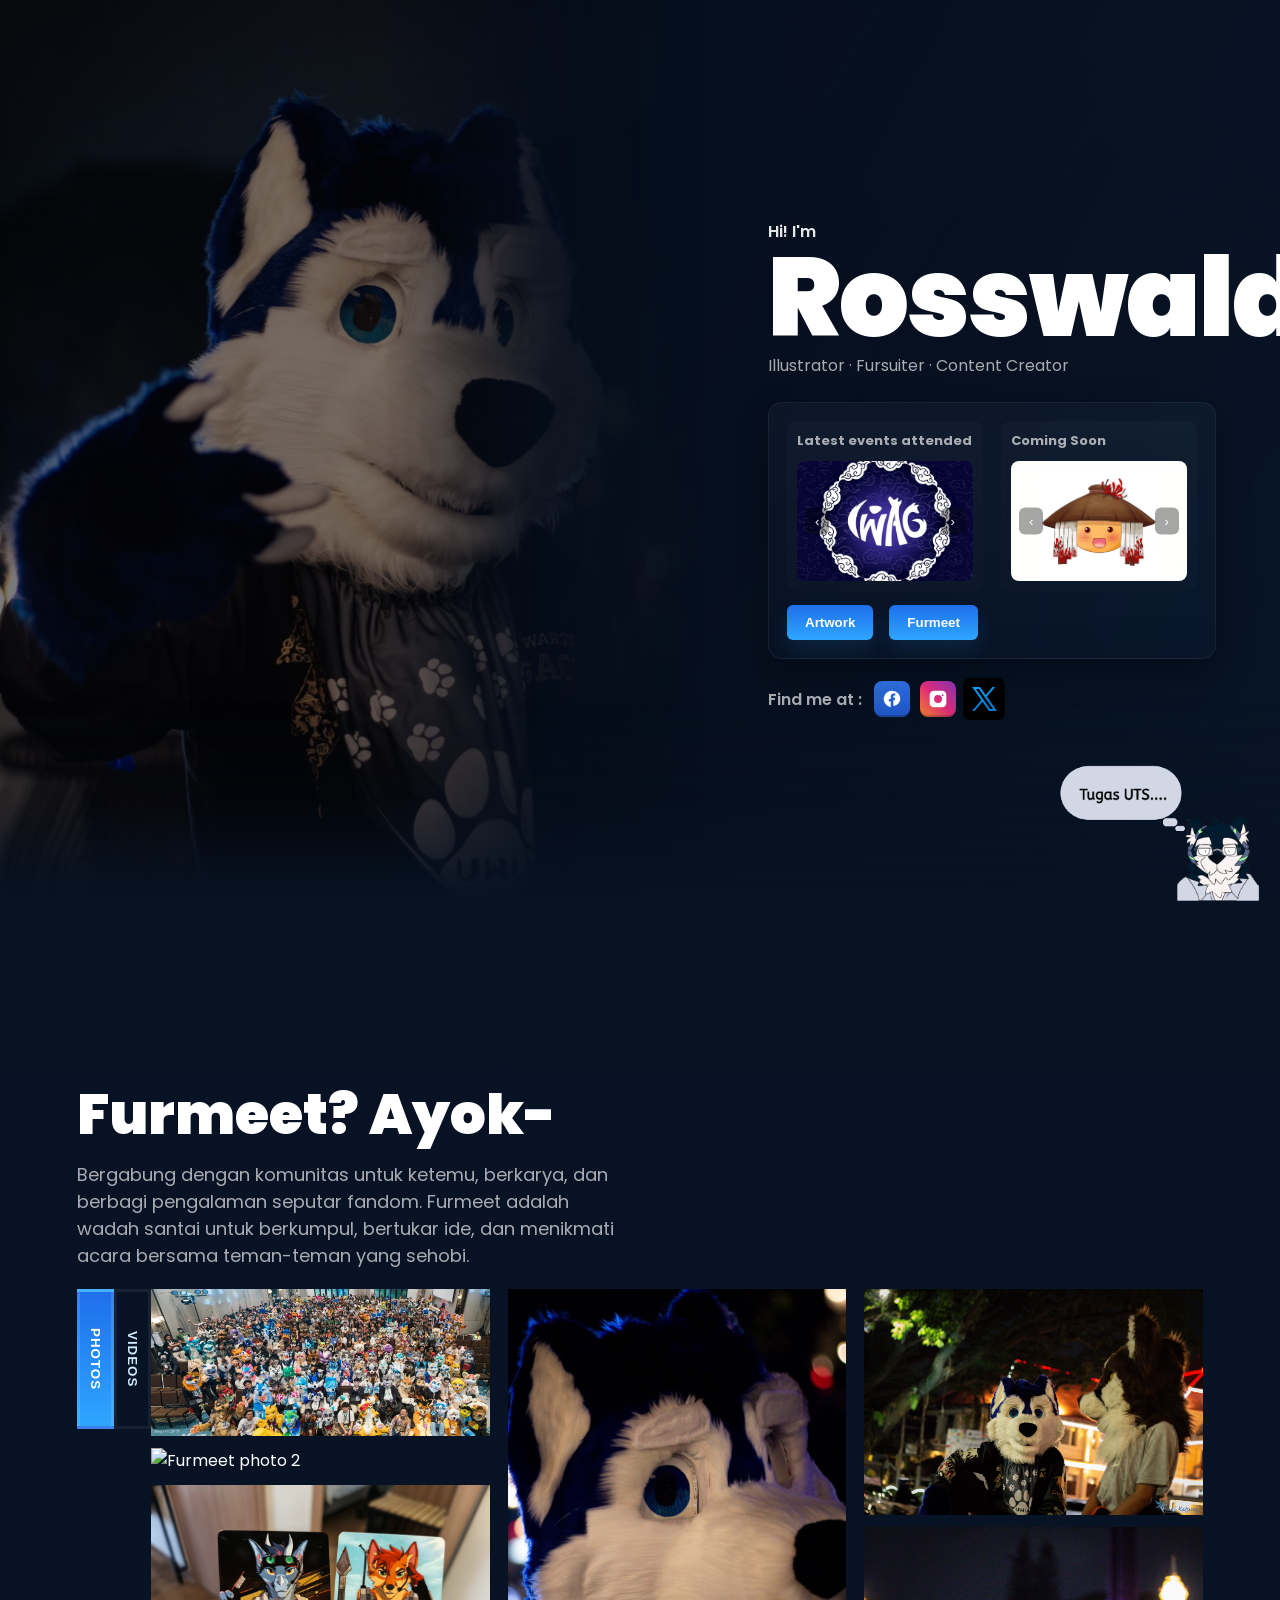
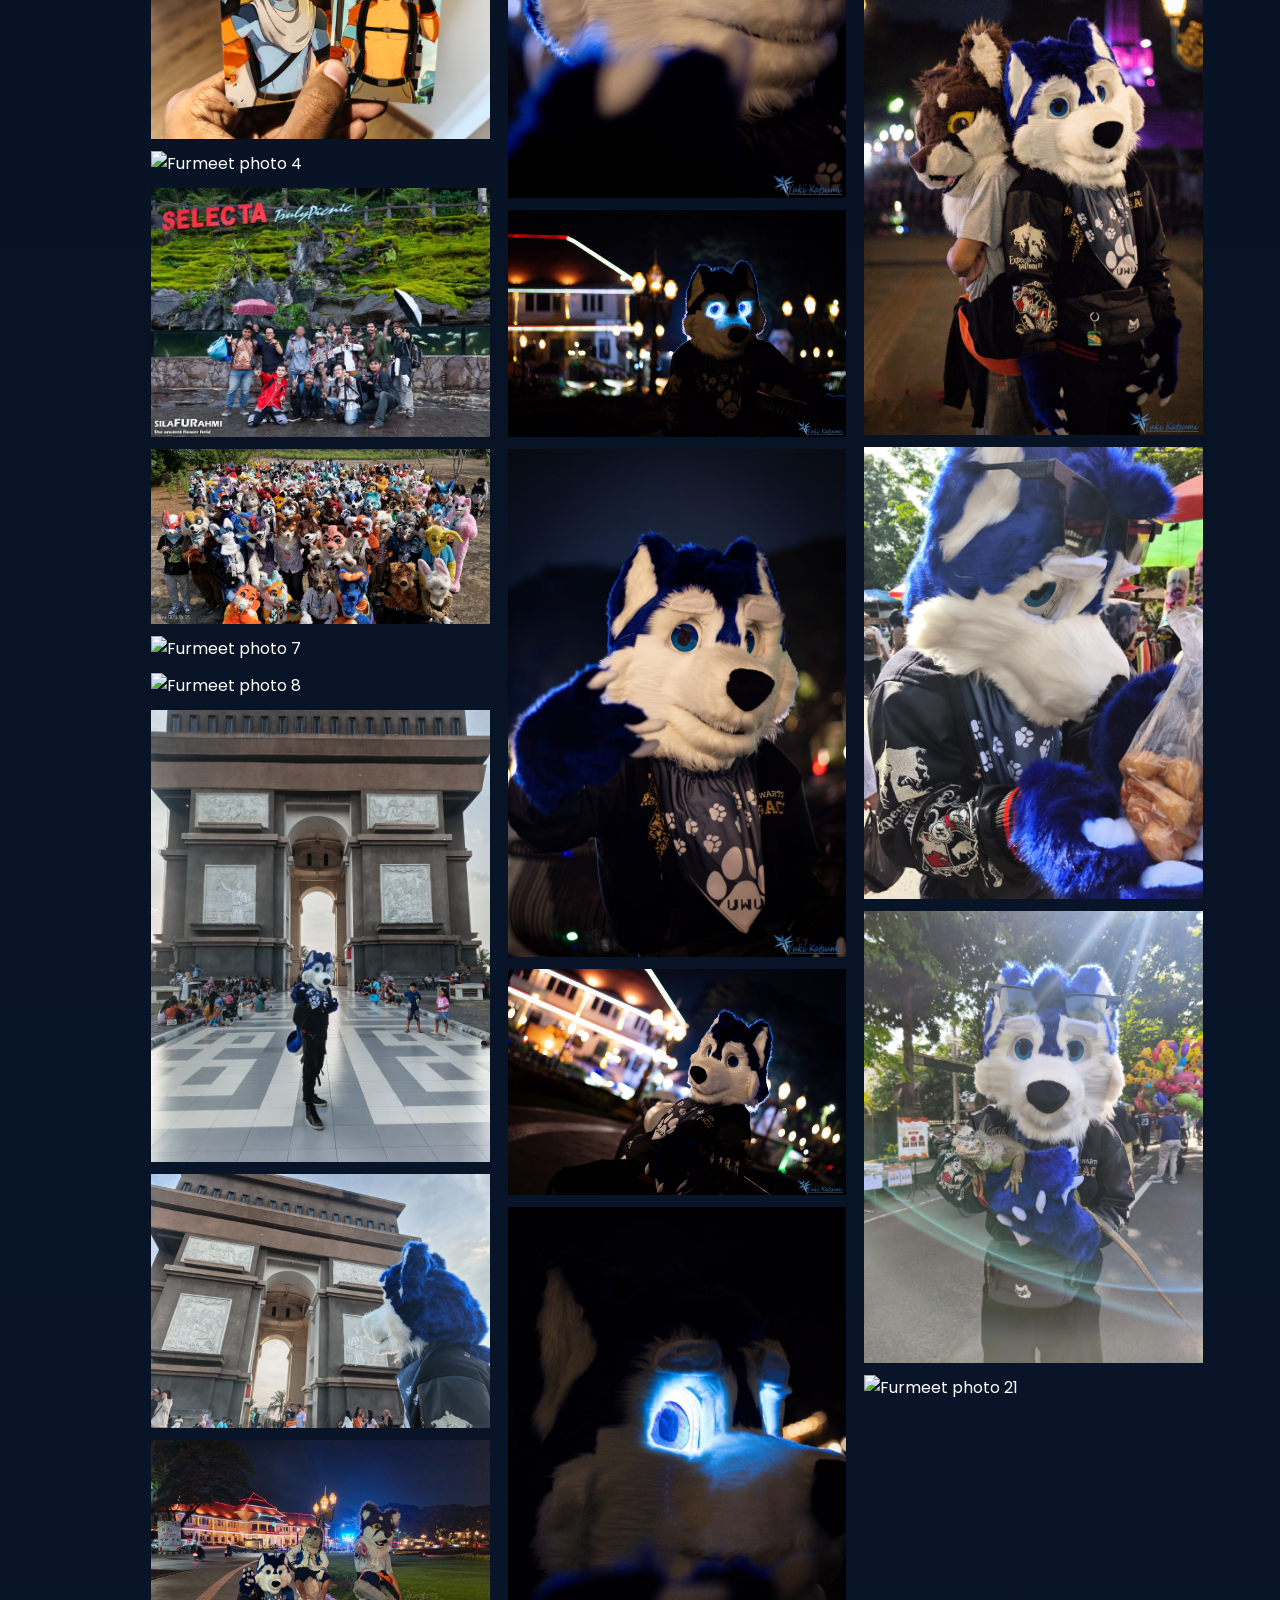
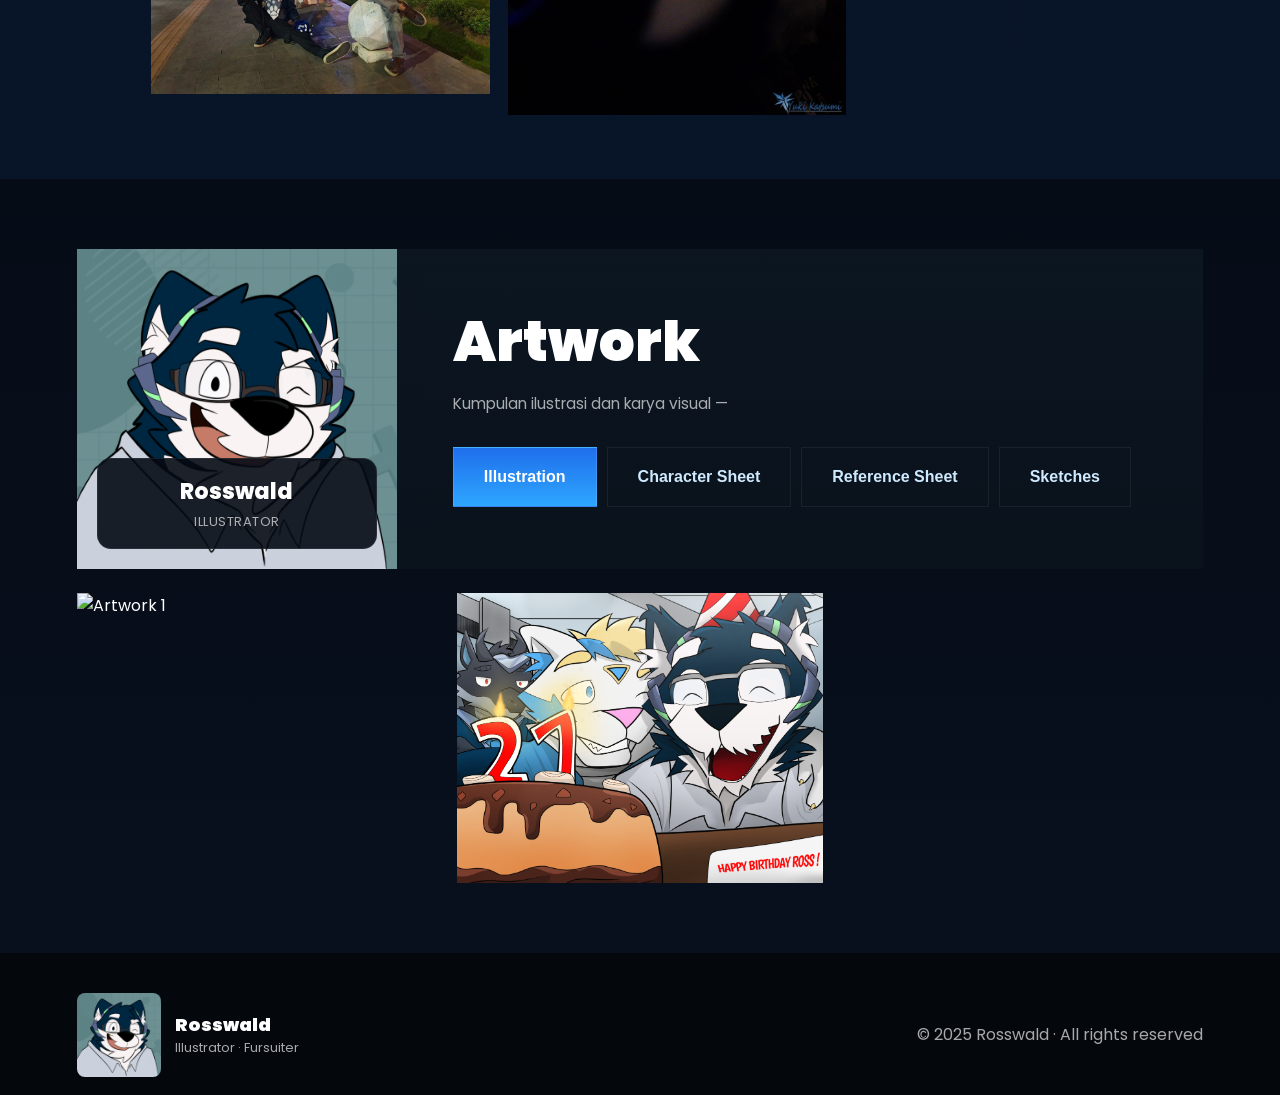
==== index.html @ 0262c2cc "Rename portofolio.html to index.html" ====
<!DOCTYPE html>
<html lang="en">
  <head>
    <meta charset="utf-8" />
    <meta name="viewport" content="width=device-width, initial-scale=1" />
    <title>Rosswald — Bio</title>
    <link
      href="https://fonts.googleapis.com/css2?family=Poppins:wght@300;500;700;900&display=swap"
      rel="stylesheet"
    />
    <link rel="stylesheet" href="css/style.css" />
  </head>
  <body>
    <section class="hero" id="home">
      <div class="hero-left" aria-hidden="true"></div>
      <!-- Image Background di kiri homepage-->
      <div class="hero-video-wrap" aria-hidden="true">
        <video
          class="hero-video"
          src="video/iwagvidio.mp4"
          autoplay
          loop
          muted
          playsinline
        ></video>
        <span class="hero-video-overlay" aria-hidden="true"></span>
      </div>
      <div class="hero-right">
        <div class="intro-wrap">
          <p class="small">Hi! I'm</p>
          <h1 class="name">Rosswald</h1>
          <p class="sub">Illustrator · Fursuiter · Content Creator</p>
        </div>
        <div class="panel">
          <div class="cards">
            <div class="card card-events">
              <h4 class="card-title">Latest events attended</h4>
              <div class="thumb-wrap">
                <button class="thumb-arrow prev" aria-label="previous event">
                  ‹
                </button>
                <img
                  id="eventImg"
                  src="image/event1.jpg"
                  alt="event thumbnail"
                />
                <button class="thumb-arrow next" aria-label="next event">
                  ›
                </button>
              </div>
            </div>
            <div class="card card-coming">
              <h4 class="card-title">Coming Soon</h4>
              <div class="thumb-wrap simple">
                <button class="thumb-arrow prev" aria-label="previous event">
                  ‹
                </button>
                <img
                  id="comingImg"
                  src="image/logosoon1.jpg"
                  alt="coming soon"
                />
                <button class="thumb-arrow next" aria-label="next event">
                  ›
                </button>
              </div>
            </div>
          </div>

          <div class="actions">
            <button class="btn btn-primary" id="artworkBtn" href="#artwork">
              Artwork
            </button>
            <button class="btn btn-secondary" id="furmeetBtn" href="#furmeet">
              Furmeet
            </button>
          </div>
        </div>

        <div class="findme">
          <span class="find-label">Find me at :</span>
          <div class="icons">
            <a
              class="icon icon-fb"
              aria-label="facebook"
              target="_blank"
              rel="noopener"
              href="https://www.facebook.com/Rosswald.74"
            >
              <svg
                width="20"
                height="20"
                viewBox="0 0 24 24"
                fill="none"
                aria-hidden="true"
              >
                <path
                  d="M22 12a10 10 0 1 0-11.5 9.9v-7h-2.3v-2.9h2.3V9.1c0-2.3 1.4-3.6 3.5-3.6 1 0 2 .07 2 .07v2.2h-1.1c-1 0-1.3.6-1.3 1.2v1.5h2.2l-.35 2.9h-1.85v7A10 10 0 0 0 22 12z"
                  fill="#fff"
                />
              </svg>
            </a>

            <a
              class="icon icon-ig"
              aria-label="instagram"
              target="_blank"
              rel="noopener"
              href="https://www.instagram.com/rosswaldd/"
            >
              <svg
                width="20"
                height="20"
                viewBox="0 0 24 24"
                fill="none"
                aria-hidden="true"
              >
                <path
                  d="M7 2h10a5 5 0 0 1 5 5v10a5 5 0 0 1-5 5H7a5 5 0 0 1-5-5V7a5 5 0 0 1 5-5zM12 7.3A4.7 4.7 0 1 0 12 16.7 4.7 4.7 0 1 0 12 7.3zM17.6 6.3a1.1 1.1 0 1 0 0 2.2 1.1 1.1 0 0 0 0-2.2z"
                  fill="#fff"
                />
              </svg>
            </a>

            <a
              class="icon icon-x"
              aria-label="x"
              target="_blank"
              rel="noopener"
              href="https://x.com/rosswald74"
            >
              <img src="image/sosmed3.png" alt="sosial x" />
            </a>
          </div>
        </div>
      </div>
    </section>

    <!-- New Furmeet section -->
    <section class="furmeet-section">
      <div id="furmeet" class="furmeet">
        <div class="furmeet-left">
          <h2 class="furmeet-title">Furmeet? Ayok-</h2>
          <p class="furmeet-desc">
            Bergabung dengan komunitas untuk ketemu, berkarya, dan berbagi
            pengalaman seputar fandom. Furmeet adalah wadah santai untuk
            berkumpul, bertukar ide, dan menikmati acara bersama teman-teman
            yang sehobi.
          </p>
          <div class="furmeet-right">
            <div class="furmeet-tabs" role="tablist" aria-label="Furmeet tabs">
              <button
                class="tab-btn active"
                data-tab="photos"
                role="tab"
                aria-selected="true"
              >
                Photos
              </button>
              <button
                class="tab-btn"
                data-tab="videos"
                role="tab"
                aria-selected="false"
              >
                Videos
              </button>
            </div>

            <div class="tab-panels">
              <div class="tab-panel tab-photos active" data-tab="photos">
                <div class="furmeet-gallery" aria-live="polite">
                  <img
                    src="image/foto1.jpg"
                    alt="Furmeet photo 1"
                    loading="lazy"
                  />
                  <img
                    src="image/foto2.jpg"
                    alt="Furmeet photo 2"
                    loading="lazy"
                  />
                  <img
                    src="image/foto3.jpg"
                    alt="Furmeet photo 3"
                    loading="lazy"
                  />
                  <img
                    src="image/foto4.jpg"
                    alt="Furmeet photo 4"
                    loading="lazy"
                  />
                  <img
                    src="image/foto5.jpg"
                    alt="Furmeet photo 5"
                    loading="lazy"
                  />
                  <img
                    src="image/foto6.jpg"
                    alt="Furmeet photo 6"
                    loading="lazy"
                  />
                  <img
                    src="image/foto7.jpg"
                    alt="Furmeet photo 7"
                    loading="lazy"
                  />
                  <img
                    src="image/foto8.jpg"
                    alt="Furmeet photo 8"
                    loading="lazy"
                  />
                  <img
                    src="image/foto9.jpg"
                    alt="Furmeet photo 9"
                    loading="lazy"
                  />
                  <img
                    src="image/foto10.jpg"
                    alt="Furmeet photo 10"
                    loading="lazy"
                  />
                  <img
                    src="image/foto11.jpg"
                    alt="Furmeet photo 11"
                    loading="lazy"
                  />
                  <img
                    src="image/foto12.jpg"
                    alt="Furmeet photo 12"
                    loading="lazy"
                  />
                  <img
                    src="image/foto13.jpg"
                    alt="Furmeet photo 13"
                    loading="lazy"
                  />
                  <img
                    src="image/foto14.jpg"
                    alt="Furmeet photo 14"
                    loading="lazy"
                  />
                  <img
                    src="image/foto15.jpg"
                    alt="Furmeet photo 15"
                    loading="lazy"
                  />
                  <img
                    src="image/foto16.jpg"
                    alt="Furmeet photo 16"
                    loading="lazy"
                  />
                  <img
                    src="image/foto17.jpg"
                    alt="Furmeet photo 17"
                    loading="lazy"
                  />
                  <img
                    src="image/foto18.jpg"
                    alt="Furmeet photo 18"
                    loading="lazy"
                  />
                  <img
                    src="image/foto19.jpg"
                    alt="Furmeet photo 19"
                    loading="lazy"
                  />
                  <img
                    src="image/foto20.jpg"
                    alt="Furmeet photo 20"
                    loading="lazy"
                  />
                  <img
                    src="image/foto21.png"
                    alt="Furmeet photo 21"
                    loading="lazy"
                  />
                </div>
              </div>

              <div class="tab-panel tab-videos" data-tab="videos" hidden>
                <div class="furmeet-videos">
                  <div
                    class="video-thumb"
                    tabindex="0"
                    data-src="video/iwagvidio.mp4"
                    aria-label="Video: iwagvidio"
                  >
                    <video
                      muted
                      preload="metadata"
                      playsinline
                      src="video/iwagvidio.mp4"
                    ></video>
                  </div>
                  <div
                    class="video-thumb"
                    tabindex="0"
                    data-src="video/vidio1.mp4"
                    aria-label="Video 1"
                  >
                    <video
                      muted
                      preload="metadata"
                      playsinline
                      src="video/vidio1.mp4"
                    ></video>
                  </div>
                  <div
                    class="video-thumb"
                    tabindex="0"
                    data-src="video/vidio2.mp4"
                    aria-label="Video 2"
                  >
                    <video
                      muted
                      preload="metadata"
                      playsinline
                      src="video/vidio2.mp4"
                    ></video>
                  </div>
                  <div
                    class="video-thumb"
                    tabindex="0"
                    data-src="video/vidio3.mp4"
                    aria-label="Video 3"
                  >
                    <video
                      muted
                      preload="metadata"
                      playsinline
                      src="video/vidio4.mp4"
                    ></video>
                  </div>
                  <div
                    class="video-thumb"
                    tabindex="0"
                    data-src="video/vidio5.mp4"
                    aria-label="Video 5"
                  >
                    <video
                      muted
                      preload="metadata"
                      playsinline
                      src="video/vidio5.mp4"
                    ></video>
                  </div>
                  <div
                    class="video-thumb"
                    tabindex="0"
                    data-src="video/vidio6.mp4"
                    aria-label="Video 6"
                  >
                    <video
                      muted
                      preload="metadata"
                      playsinline
                      src="video/vidio6.mp4"
                    ></video>
                  </div>
                  <div
                    class="video-thumb"
                    tabindex="0"
                    data-src="video/vidio7.mp4"
                    aria-label="Video 7"
                  >
                    <video
                      muted
                      preload="metadata"
                      playsinline
                      src="video/vidio7.mp4"
                    ></video>
                  </div>
                  <div
                    class="video-thumb"
                    tabindex="0"
                    data-src="video/vidio8.mp4"
                    aria-label="Video 8"
                  >
                    <video
                      muted
                      preload="metadata"
                      playsinline
                      src="video/vidio8.mp4"
                    ></video>
                  </div>
                  <div
                    class="video-thumb"
                    tabindex="0"
                    data-src="video/vidio9.mp4"
                    aria-label="Video 9"
                  >
                    <video
                      muted
                      preload="metadata"
                      playsinline
                      src="video/vidio9.mp4"
                    ></video>
                  </div>
                  <div
                    class="video-thumb"
                    tabindex="0"
                    data-src="video/vidiocomipara.mp4"
                    aria-label="Vidiocomipara"
                  >
                    <video
                      muted
                      preload="metadata"
                      playsinline
                      src="video/vidiocomipara.mp4"
                    ></video>
                  </div>
                </div>
              </div>
            </div>
          </div>
        </div>
      </div>
    </section>
    <!-- Artwork section -->
    <section class="artwork-section" id="artwork">
      <div class="artwork">
        <!-- Top container: left author image + right title/desc/tabs -->
        <div class="artwork-top">
          <div class="artwork-left">
            <div class="author-card">
              <img
                src="image/ss.png"
                alt="Rosswald portrait"
                class="author-portrait"
              />
              <div class="author-overlay" aria-label="Author identity">
                <div class="author-name">Rosswald</div>
                <div class="author-role">Illustrator</div>
              </div>
            </div>
          </div>

          <div class="artwork-right">
            <h2 class="artwork-title">Artwork</h2>
            <p class="artwork-desc">Kumpulan ilustrasi dan karya visual —</p>
            <!-- Artwork tabs: Illustration / Character Sheet / Reference Sheet -->
            <div class="artwork-tabs-wrap">
              <div
                class="artwork-tabs"
                role="tablist"
                aria-label="Artwork tabs"
              >
                <button
                  class="art-tab-btn active"
                  data-tab="illustration"
                  role="tab"
                  aria-selected="true"
                >
                  Illustration
                </button>
                <button
                  class="art-tab-btn"
                  data-tab="character"
                  role="tab"
                  aria-selected="false"
                >
                  Character Sheet
                </button>
                <button
                  class="art-tab-btn"
                  data-tab="reference"
                  role="tab"
                  aria-selected="false"
                >
                  Reference Sheet
                </button>
                <div class="sketch-toggle">
                  <button
                    class="art-tab-btn"
                    data-tab="sketches"
                    role="tab"
                    aria-selected="false"
                  >
                    Sketches
                  </button>
                  <!-- Sketches dropdown (hidden by default) -->
                  <div class="sketch-dropdown" aria-hidden="true" role="menu">
                    <button
                      class="tab-btn active"
                      data-tab="digital"
                      role="menuitem"
                    >
                      Digital
                    </button>
                    <button
                      class="tab-btn"
                      data-tab="traditional"
                      role="menuitem"
                    >
                      Traditional
                    </button>
                  </div>
                </div>
              </div>
            </div>
          </div>
        </div>

        <!-- Bottom container: gallery showcase that changes per selected tab -->
        <div class="artwork-bottom">
          <div class="artwork-tab-panels">
            <div
              class="artwork-tab-panel artwork-illustration active"
              data-tab="illustration"
            >
              <div class="artwork-gallery" aria-live="polite">
                <img src="image/gambar1.png" alt="Artwork 1" loading="lazy" />
                <img src="image/gambar2.png" alt="Artwork 2" loading="lazy" />
              </div>
            </div>
            <div
              class="artwork-tab-panel artwork-character"
              data-tab="character"
              hidden
            >
              <div class="artwork-gallery">
                <img
                  src="image/gambar3.png"
                  alt="Character Sheet 1"
                  loading="lazy"
                />
              </div>
            </div>
            <div
              class="artwork-tab-panel artwork-reference"
              data-tab="reference"
              hidden
            >
              <div class="artwork-gallery">
                <img
                  src="image/gambar4.png"
                  alt="Reference Sheet 1"
                  loading="lazy"
                />
              </div>
            </div>
            <div
              class="artwork-tab-panel artwork-sketches"
              data-tab="sketches"
              hidden
            >
              <div class="sketch-panels">
                <div
                  class="sketch-panel sketch-digital active"
                  data-tab="digital"
                >
                  <div class="artwork-gallery">
                    <img
                      src="image/sketch1.jpg"
                      alt="Sketch 1"
                      loading="lazy"
                    />
                    <img
                      src="image/sketch2.png"
                      alt="Sketch 2"
                      loading="lazy"
                    />
                    <img
                      src="image/sketch3.png"
                      alt="Sketch 3"
                      loading="lazy"
                    />
                    <img
                      src="image/sketch4.png"
                      alt="Sketch 4"
                      loading="lazy"
                    />
                    <img
                      src="image/sketch5.png"
                      alt="Sketch 5"
                      loading="lazy"
                    />
                    <img
                      src="image/sketch6.png"
                      alt="Sketch 6"
                      loading="lazy"
                    />
                    <img
                      src="image/sketch7.png"
                      alt="Sketch 7"
                      loading="lazy"
                    />
                  </div>
                </div>

                <div
                  class="sketch-panel sketch-traditional"
                  data-tab="traditional"
                  hidden
                >
                  <div class="artwork-gallery">
                    <img
                      src="image/sketches1.jpg"
                      alt="Traditional Sketch 1"
                      loading="lazy"
                    />
                    <img
                      src="image/sketches2.jpg"
                      alt="Traditional Sketch 2"
                      loading="lazy"
                    />
                    <img
                      src="image/sketches3.jpg"
                      alt="Traditional Sketch 3"
                      loading="lazy"
                    />
                  </div>
                </div>
              </div>
            </div>
          </div>
        </div>
      </div>
    </section>

    <!-- Footer -->
    <footer class="site-footer">
      <div class="footer-inner">
        <div class="f-left">
          <img
            src="image/ss.png"
            alt="Rosswald portrait"
            class="footer-portrait"
          />
          <div>
            <div class="brand">Rosswald</div>
            <div class="brand-sub">Illustrator · Fursuiter</div>
          </div>
        </div>

        <div class="f-right">
          <div class="footer-bottom">© 2025 Rosswald · All rights reserved</div>
        </div>
      </div>
    </footer>

    <!-- Lightbox for images and videos on homepage slider-->
    <div id="lightbox" class="lightbox" aria-hidden="true">
      <div class="lightbox-backdrop" data-close></div>
      <div class="lightbox-content" role="dialog" aria-modal="true">
        <img id="lightboxImg" src="" alt="" style="display: block" />
        <video
          id="lightboxVideo"
          controls
          playsinline
          style="display: none; max-width: 85vw; max-height: 85vh"
        ></video>
        <button class="lightbox-close" aria-label="Close">✕</button>
      </div>
    </div>

    <button id="goto-home" class="goto-home" aria-label="Go to homepage">
      <img src="image/iconnavigasihome.png" alt="Home" class="goto-home-icon" />
    </button>

    <img src="image/icon.png" alt="icon" class="floating-icon" />
    <img src="image/icon.png" alt="icon" class="floating-icon" />

    <script src="js/script.js"></script>
  </body>
</html>
---- css/style.css ----
/* Basic reset and variables */
:root {
  --bg: #071423;
  --panel: rgba(10, 23, 34, 0.5);
  --glass-border: rgba(255, 255, 255, 0.06);
  --accent: #1f6feb;
  --accent-2: #2ea6ff;
  --muted: rgba(255, 255, 255, 0.65);
}

* {
  box-sizing: border-box;
}

html,
body {
  height: 100%;
}

body {
  margin: 0;
  font-family: "Poppins", system-ui, Segoe UI, Roboto, Helvetica, Arial,
    sans-serif;
  background: linear-gradient(
    90deg,
    rgba(3, 6, 10, 1) 0%,
    rgba(7, 20, 35, 1) 100%
  );
  color: #fff;
}

/* Hero layout */
.hero {
  display: grid;
  grid-template-columns: 55% 45%;
  min-height: 100vh;
  align-items: center;
  position: relative; /* allow absolutely positioned video to be relative to .hero */
  z-index: 0;
  width: 100%;
  overflow: hidden;
}

/* Left big image area */
.hero-left {
  height: 100vh;
  width: 100%;
  background-image: url("../image/foto14.jpg");
  background-size: cover;
  background-position: center left;
  position: relative;
  overflow: hidden;
  /* color adjustment: reduce brightness/saturation to match dark-navy theme */
  filter: brightness(0.48) contrast(0.98) saturate(0.78) hue-rotate(-6deg);
  /* fade right edge so the seam shows the blurred video behind it */
  -webkit-mask-image: linear-gradient(
    to left,
    rgba(0, 0, 0, 0) 0px,
    rgba(0, 0, 0, 0.18) 160px,
    rgba(0, 0, 0, 1) 320px
  );
  mask-image: linear-gradient(
    to left,
    rgba(0, 0, 0, 0) 0px,
    rgba(0, 0, 0, 0.18) 160px,
    rgba(0, 0, 0, 1) 320px
  );
  z-index: 1; /* keep left image above background video */
}

/* Right content */
.hero-right {
  padding: 48px 64px;
  position: relative;
  overflow: hidden;
  isolation: isolate;
  z-index: 1; /* ensure right content sits above the background video */
}

.hero-video-wrap {
  position: absolute;
  inset: 0;
  z-index: 0;
  width: 100%;
  height: 100%;
  overflow: hidden;
  filter: saturate(0.9);
  pointer-events: none;
}

.hero-video {
  width: 100%;
  height: 100%;
  object-fit: cover;
  object-position: center;
  /* reduced blur to lower GPU cost but keep the background feeling */
  filter: blur(6px) brightness(0.3) saturate(0.9);
  transform: scale(1.03);
}

.hero-video-overlay {
  position: absolute;
  inset: 0;
  background: linear-gradient(
    120deg,
    rgba(4, 9, 20, 0.85) 0%,
    rgba(5, 15, 35, 0.7) 40%,
    rgba(10, 24, 54, 0.2) 100%
  );
  pointer-events: none;
}

.hero-right .intro-wrap,
.hero-right .panel,
.hero-right .findme {
  position: relative;
  z-index: 1;
}
.intro-wrap {
  margin-top: 36px;
}
.small {
  font-weight: 600;
  opacity: 0.9;
  margin: 0 0 8px 0;
}
.name {
  font-weight: 900;
  font-size: 110px;
  line-height: 0.85;
  margin: 0 0 8px 0;
  letter-spacing: -2px;
}
.sub {
  color: var(--muted);
  margin: 0 0 24px 0;
}

/* Glass panel */
.panel {
  width: 620px;
  max-width: 100%;
  margin-top: 18px;
  background: linear-gradient(
    180deg,
    rgba(255, 255, 255, 0.03),
    rgba(255, 255, 255, 0.015)
  );
  border-radius: 14px;
  padding: 18px;
  box-shadow: 0 12px 30px rgba(2, 8, 20, 0.6);
  border: 1px solid var(--glass-border);
  backdrop-filter: blur(8px) saturate(120%);
}
.cards {
  display: flex;
  gap: 18px;
}
.card {
  background: linear-gradient(
    180deg,
    rgba(255, 255, 255, 0.02),
    rgba(255, 255, 255, 0.01)
  );
  padding: 10px;
  border-radius: 10px;
  flex: 1;
}
.card-title {
  font-size: 13px;
  margin: 0 0 10px 0;
  color: var(--muted);
}
.thumb-wrap {
  position: relative;
  width: 100%;
  height: 120px;
  overflow: hidden;
  border-radius: 8px;
}
.thumb-wrap.simple img {
  width: 100%;
  height: 100%;
  object-fit: cover;
}

.thumb-wrap img {
  width: 100%;
  height: 100%;
  object-fit: cover;
  display: block;
}

/* Smooth transitions and subtle Ken Burns zoom for slider images */
.thumb-wrap img {
  transition: opacity 260ms ease, transform 8s ease;
  transform: scale(1.02);
}
.thumb-wrap img.zoom {
  transform: scale(1.085);
}

/* keep arrows slightly elevated visually when hovering thumb area */
.thumb-wrap:hover .thumb-arrow {
  transform: translateY(-50%) scale(1.02);
}

/* Lightbox styles */
.lightbox {
  position: fixed;
  inset: 0;
  display: none;
  align-items: center;
  justify-content: center;
  z-index: 1200;
}
.lightbox.open {
  display: flex;
}
.lightbox-backdrop {
  position: absolute;
  inset: 0;
  background: rgba(4, 8, 16, 0.7);
  backdrop-filter: blur(4px);
}
.lightbox-content {
  position: relative;
  max-width: 98vw;
  max-height: 98vh;
  padding: 12px;
  z-index: 2;
  display: flex;
  align-items: center;
  justify-content: center;
  overflow: hidden;
}
.lightbox-content img {
  display: block;
  width: auto;
  height: auto;
  max-width: 85vw;
  max-height: 85vh;
  margin: 0;
}
.lightbox-close {
  position: absolute;
  top: 16px;
  right: 16px;
  background: rgba(0, 0, 0, 0.45);
  color: #fff;
  border: 0;
  width: 36px;
  height: 36px;
  font-size: 20px;
  line-height: 1;
  cursor: pointer;
  z-index: 3;
}

.thumb-arrow {
  position: absolute;
  top: 50%;
  transform: translateY(-50%);
  background: rgba(0, 0, 0, 0.35);
  border: 0;
  color: #fff;
  padding: 6px 10px;
  border-radius: 6px;
  cursor: pointer;
  z-index: 3;
  pointer-events: auto;
}
.thumb-arrow.prev {
  left: 8px;
}
.thumb-arrow.next {
  right: 8px;
}

.actions {
  display: flex;
  gap: 16px;
  margin-top: 14px;
}
.btn {
  background: transparent;
  border: 0;
  padding: 10px 18px;
  border-radius: 6px;
  cursor: pointer;
  color: #fff;
  font-weight: 600;
  box-shadow: 0 6px 12px rgba(10, 20, 35, 0.4);
}
.btn-primary {
  background: linear-gradient(180deg, var(--accent), var(--accent-2));
  box-shadow: 0 10px 20px rgba(46, 166, 255, 0.12);
}

.btn-secondary {
  background: linear-gradient(180deg, var(--accent), var(--accent-2));
  box-shadow: 0 10px 20px rgba(46, 166, 255, 0.12);
}

.btn:hover {
  background: transparent;
  border: 2px solid #00a6ff;
  color: #00a6ff;
}

.findme {
  margin-top: 22px;
  display: flex;
  align-items: center;
  gap: 12px;
}
.find-label {
  color: var(--muted);
  font-weight: 600;
}
.icons {
  display: flex;
  gap: 10px;
}
.icon {
  display: inline-flex;
  align-items: center;
  justify-content: center;
  width: 36px;
  height: 36px;
  border-radius: 8px;
  background: linear-gradient(
    180deg,
    rgba(255, 255, 255, 0.04),
    rgba(255, 255, 255, 0.02)
  );
  box-shadow: inset 0 -2px 0 rgba(0, 0, 0, 0.2);
}
.icons,
.icon {
  position: relative;
  z-index: 6;
  pointer-events: auto;
}
.icon svg {
  display: block;
}
.icon-fb {
  background: linear-gradient(180deg, #2d6bd6, #1f57c8);
}
.icon-ig {
  background: linear-gradient(45deg, #f58529, #dd2a7b, #8134af);
}
.icon-x {
  background: linear-gradient(180deg, #00a6ff, #0077cc);
}

/* Small polish */
.thumb-arrow:focus {
  outline: 2px solid rgba(255, 255, 255, 0.12);
}

/* floating "go to home" button that appears on scroll when NOT on home */
.goto-home {
  position: fixed;
  top: -70px;
  right: -30px;
  z-index: 600;
  background: none;
  border: none;
  padding: 0px; /* smaller padding so icon appears visually balanced */
  cursor: pointer;
  pointer-events: none;
  transform: translateY(-6px);
  opacity: 0;
  transition: opacity 180ms ease, transform 180ms ease, box-shadow 180ms ease;
}
.goto-home.show {
  opacity: 1;
  pointer-events: auto;
  transform: translateY(0);
}

/* icon image inside the goto-home button */
.goto-home img.goto-home-icon {
  display: block;
  /* size chosen to match the visual weight of the floating icon but suitable for top-right UI */
  width: 250px;
  height: 250px;
}

/* make the goto-home icon match the floating icon's visual treatment */
.goto-home img.goto-home-icon {
  transition: transform 180ms ease, opacity 180ms ease, filter 180ms ease;
}
.goto-home:hover img.goto-home-icon {
  transform: translateY(-4px) scale(1.03);
  opacity: 1;
}
.goto-home:active img.goto-home-icon {
  transform: translateY(-2px) scale(0.99);
}

/* icon melayang di kanan bawah */
.floating-icon {
  position: fixed;
  right: 0;
  bottom: -60px;
  width: 250px;
  height: 250px;
  z-index: 520;
  background: none !important;
  border: none !important;
  padding: 0;
  border-radius: 0;
  box-shadow: none;
}

/* ---- Furmeet section styles ---- */
.furmeet-section {
  background: linear-gradient(180deg, rgba(7, 18, 35, 1), rgba(8, 20, 40, 1));
  /* overlap the hero: position above with a higher z-index and pull up */
  position: relative;
  z-index: 20;
  margin-top: -200px;
  padding: 96px 6vw 64px; /* increase top padding so content doesn't collide with hero */
  color: #fff;
  -webkit-mask-image: linear-gradient(
    to bottom,
    rgba(0, 0, 0, 0) 0px,
    rgba(0, 0, 0, 0.18) 100px,
    rgba(0, 0, 0, 1) 200px
  );
  mask-image: linear-gradient(
    to bottom,
    rgba(0, 0, 0, 0) 0px,
    rgba(0, 0, 0, 0.18) 100px,
    rgba(0, 0, 0, 1) 200px
  );
  pointer-events: none;
}

.furmeet {
  width: 100%;
  max-width: 1180px;
  margin: 0 auto;
  margin-top: 250px;
  display: flex;
  gap: 36px;
  align-items: center;
  padding-top: 40px;
}

.furmeet-section .furmeet {
  pointer-events: auto;
}

.furmeet-left {
  flex: 1 1 58%;
}
.furmeet-right {
  flex: 0 0 38%;
  display: flex;
  justify-content: center;
}

.furmeet-title {
  font-size: 56px;
  line-height: 1.02;
  margin: 0 0 18px 0;
  font-weight: 900;
}
.furmeet-desc {
  color: var(--muted);
  font-size: 18px;
  margin: 0 0 20px 0;
  max-width: 50ch;
}

.furmeet-gallery {
  column-count: 3; /* Option A: 3 columns on desktop */
  column-gap: 18px;
  width: 100%;
}
.furmeet-gallery img {
  display: block;
  width: 100%;
  height: auto; /* preserve natural aspect ratio */
  margin: 0 0 12px;
  break-inside: avoid;
  -webkit-column-break-inside: avoid;
  cursor: pointer;
}

/* Tabs for Furmeet (Photos / Videos) */
.furmeet-tabs {
  display: flex;
  margin-bottom: 14px;
}
.tab-btn {
  background: transparent;
  border: 3px solid rgba(255, 255, 255, 0.06);
  color: #cfeaff;
  padding: 6px 8px;
  cursor: pointer;
  font-weight: 900; /* bold */
  text-transform: uppercase;
  writing-mode: vertical-rl; /* make text vertical */
  text-orientation: mixed;
  display: inline-flex;
  align-items: center;
  justify-content: center;
  height: 140px; /* tall button so vertical text fits */
  letter-spacing: 1px;
}
.tab-btn[aria-selected="true"],
.tab-btn.active {
  background: linear-gradient(180deg, var(--accent), var(--accent-2));
  color: #fff;
  border-color: rgba(255, 255, 255, 0.12);
}
.tab-panels .tab-panel {
  display: none;
}
.tab-panels .tab-panel.active {
  display: block;
}

/* Video grid */
.furmeet-videos {
  display: grid;
  grid-template-columns: repeat(2, 1fr);
  gap: 12px;
  width: 100%;
}
.video-thumb {
  background: linear-gradient(
    180deg,
    rgba(255, 255, 255, 0.02),
    rgba(255, 255, 255, 0.01)
  );
  overflow: hidden;
  cursor: pointer;
  display: flex;
  align-items: center;
  justify-content: center;
  min-height: 90px;
}
.video-thumb:focus {
  outline: 2px solid rgba(46, 166, 255, 0.18);
}
.video-thumb video {
  width: 100%;
  height: 100%;
  object-fit: cover;
  display: block;
}

.artwork-section {
  background: linear-gradient(180deg, rgba(6, 12, 22, 1), rgba(8, 16, 30, 1));
  padding: 70px 6vw;
}
.artwork {
  width: 100%;
  max-width: 1180px;
  margin: 0 auto;
  display: block;
  padding: auto;
}

.artwork-top {
  display: flex;
  gap: 28px;
  align-items: center;
  background: linear-gradient(
    180deg,
    rgba(12, 22, 32, 0.98),
    rgba(10, 18, 28, 0.98)
  );
}
.artwork-left {
  flex: 0 0 320px;
}
.author-card {
  position: relative;
  width: 100%;
  max-width: 320px;
}
.author-portrait {
  width: 100%;
  height: 320px;
  object-fit: cover;
  display: block;
}
.author-overlay {
  position: absolute;
  left: 50%;
  transform: translateX(-50%);
  bottom: 20px;
  width: calc(100% - 40px);
  padding: 16px 18px;
  border-radius: 14px;
  background: rgba(5, 10, 20, 0.9);
  border: 1px solid rgba(255, 255, 255, 0.08);
  backdrop-filter: blur(65%);
  text-align: center;
}
.author-name {
  font-size: 22px;
  font-weight: 800;
  margin-bottom: 4px;
}
.author-role {
  font-size: 13px;
  color: var(--muted);
  letter-spacing: 0.5px;
  text-transform: uppercase;
}
.artwork-right {
  position: relative; /* allow children to position relative to this panel */
  background: linear-gradient(
    180deg,
    rgba(12, 22, 32, 0.98),
    rgba(10, 18, 28, 0.98)
  );
  padding: 28px 28px; /* slightly larger padding for visual balance */
  display: flex;
  flex-direction: column;
  flex: 1 1 auto;
}
.artwork-title {
  font-size: clamp(28px, 4.5vw, 56px); /* responsive title size */
  margin: 0 0 8px 0;
  font-weight: 900;
}
.artwork-desc {
  color: var(--muted);
  margin: 0 0 14px 0;
  max-width: 60ch;
  font-size: clamp(13px, 1.2vw, 16px);
}

/* Artwork tabs (horizontal) */
.artwork-tabs-wrap {
  margin-top: 18px;
}
.artwork-tabs {
  display: flex;
  gap: 10px;
  margin-bottom: 12px;
}
.artwork-tabs {
  position: relative;
}

/* wrapper for the Sketches button so dropdown aligns to the button */
.sketch-toggle {
  position: relative;
  display: inline-block;
}
.art-tab-btn {
  background: transparent;
  border: 1px solid rgba(255, 255, 255, 0.06);
  color: #cfeaff;
  padding: 20px 30px; /* larger clickable area */
  cursor: pointer;
  font-weight: 700;
  font-size: 16px;
}

.art-tab-btn.active,
.art-tab-btn[aria-selected="true"] {
  background: linear-gradient(180deg, var(--accent), var(--accent-2));
  color: #fff;
  border-color: rgba(255, 255, 255, 0.12);
}
.artwork-tab-panels .artwork-tab-panel {
  display: none;
}
.artwork-tab-panels .artwork-tab-panel.active {
  display: block;
}

/* Sketches dropdown styles */
.sketch-dropdown {
  position: absolute;
  top: calc(100% + 8px);
  left: 50%; /* center under the button wrapper */
  transform: translateX(-50%);
  min-width: 180px;
  background: linear-gradient(
    180deg,
    rgba(12, 22, 32, 0.98),
    rgba(8, 16, 24, 0.98)
  );
  border: 1px solid rgba(255, 255, 255, 0.06);
  padding: 8px;
  display: none;
  z-index: 40;
}
.sketch-dropdown.open {
  display: block;
}
.sketch-dropdown .tab-btn {
  display: flex;
  width: 100%;
  text-align: left;
  padding: 12px 16px; /* increased touch area */
  margin: 6px 0;
  background: transparent;
  border: 0;
  color: #cfeaff;
  cursor: pointer;
  /* override vertical writing-mode used by .tab-btn (Furmeet) */
  writing-mode: horizontal-tb;
  text-orientation: mixed;
  height: auto;
  align-items: center;
  justify-content: flex-start;
  font-size: 15px;
}
.sketch-dropdown .tab-btn.active,
.sketch-dropdown .tab-btn[aria-selected="true"] {
  background: linear-gradient(180deg, var(--accent), var(--accent-2));
  color: #fff;
}

/* Artwork showcase (bottom): responsive grid */
.artwork-bottom {
  margin-top: 24px;
}
.artwork-gallery {
  display: grid;
  grid-template-columns: repeat(3, 1fr);
  gap: 14px;
}
.artwork-gallery img {
  width: 100%;
  height: auto;
  display: block;
  cursor: pointer;
}

/* Footer styles */
.site-footer {
  background: linear-gradient(180deg, rgba(6, 12, 18, 1), rgba(8, 16, 26, 1));
  padding: 28px 6vw;
  color: #fff;
}
.footer-inner {
  max-width: 1180px;
  margin: 0 auto;
  display: flex;
  align-items: center;
  justify-content: space-between;
  gap: 20px;
}
.f-left {
  display: flex;
  align-items: center;
  gap: 14px;
}
.footer-portrait {
  width: 64px;
  height: 64px;
  border-radius: 8px;
  object-fit: cover;
}
.brand {
  font-weight: 900;
  font-size: 18px;
}
.brand-sub {
  color: var(--muted);
  font-size: 13px;
}
.f-right {
  display: auto;
}

.footer-bottom {
  color: var(--muted);
  font-size: 16px;
}

.site-footer {
  position: relative;
  color: #fff;
  padding: 40px 6vw 18px;
  overflow: hidden;
}
.site-footer::before {
  content: "";
  position: absolute;
  inset: 0;
  background: linear-gradient(
    180deg,
    rgba(3, 6, 10, 0.6),
    rgba(3, 6, 10, 0.85)
  );
  pointer-events: none;
}
.footer-inner {
  position: relative;
  display: flex;
  gap: 24px;
  align-items: center;
  justify-content: space-between;
  max-width: 1180px;
  width: 100%;
  margin: 0 auto;
  z-index: 2;
}
.footer-portrait {
  width: 84px;
  height: 84px;
  object-fit: cover;
  border-radius: 8px;
}

@media (max-width: 800px) {
  .hero {
    grid-template-columns: 1fr;
    min-height: auto;
  }
  .hero-left {
    height: clamp(320px, 70vh, 520px);
    background-position: center;
  }
  .hero-video-wrap {
    min-height: clamp(320px, 70vh, 520px);
  }
}

@media (max-width: 500px) {
  body {
    font-size: 15px;
  }
  .hero {
    width: 100vw;
    margin-left: calc(50% - 50vw);
  }
  .hero-left {
    display: none;
  }
  .hero-right {
    padding: 32px 20px;
    width: 100%;
  }
  .name {
    font-size: 64px;
  }
  .panel {
    width: 100%;
    margin-top: 24px;
  }
  .cards {
    flex-direction: column;
  }
  .actions {
    flex-direction: column;
    width: 100%;
  }
  .furmeet {
    flex-direction: column;
    margin-top: 120px;
    max-width: 100%;
    width: 100%;
  }
  .furmeet-left,
  .furmeet-right {
    width: 100%;
  }
  .furmeet-gallery {
    column-count: 2;
  }
  .artwork {
    width: 100%;
  }
  .artwork-top {
    flex-direction: column;
    align-items: flex-start;
    background: transparent;
  }
  .artwork-left {
    width: 100%;
    display: flex;
    justify-content: center;
  }
  .author-card {
    max-width: 260px;
  }
  .author-portrait {
    height: 260px;
  }
  .author-overlay {
    width: calc(100% - 24px);
    bottom: 14px;
    padding: 14px;
  }
  .artwork-right {
    width: 100%;
    padding: 24px 18px;
  }
  .artwork-tabs {
    flex-direction: column;
    width: 100%;
    gap: 10px;
  }
  .art-tab-btn {
    width: 100%;
    text-align: center;
    padding: 16px 18px;
  }
  .sketch-toggle {
    width: 100%;
  }
  .sketch-dropdown {
    position: relative;
    top: 8px;
    left: 0;
    transform: none;
    width: 100%;
  }
  .artwork-gallery {
    grid-template-columns: repeat(2, 1fr);
  }
  .site-footer {
    padding: 32px 5vw;
  }
  .footer-inner {
    flex-direction: column;
    align-items: flex-start;
    gap: 18px;
  }
  .f-right {
    width: 100%;
    align-items: flex-start;
  }
  .footer-bottom {
    font-size: 18px;
  }
}
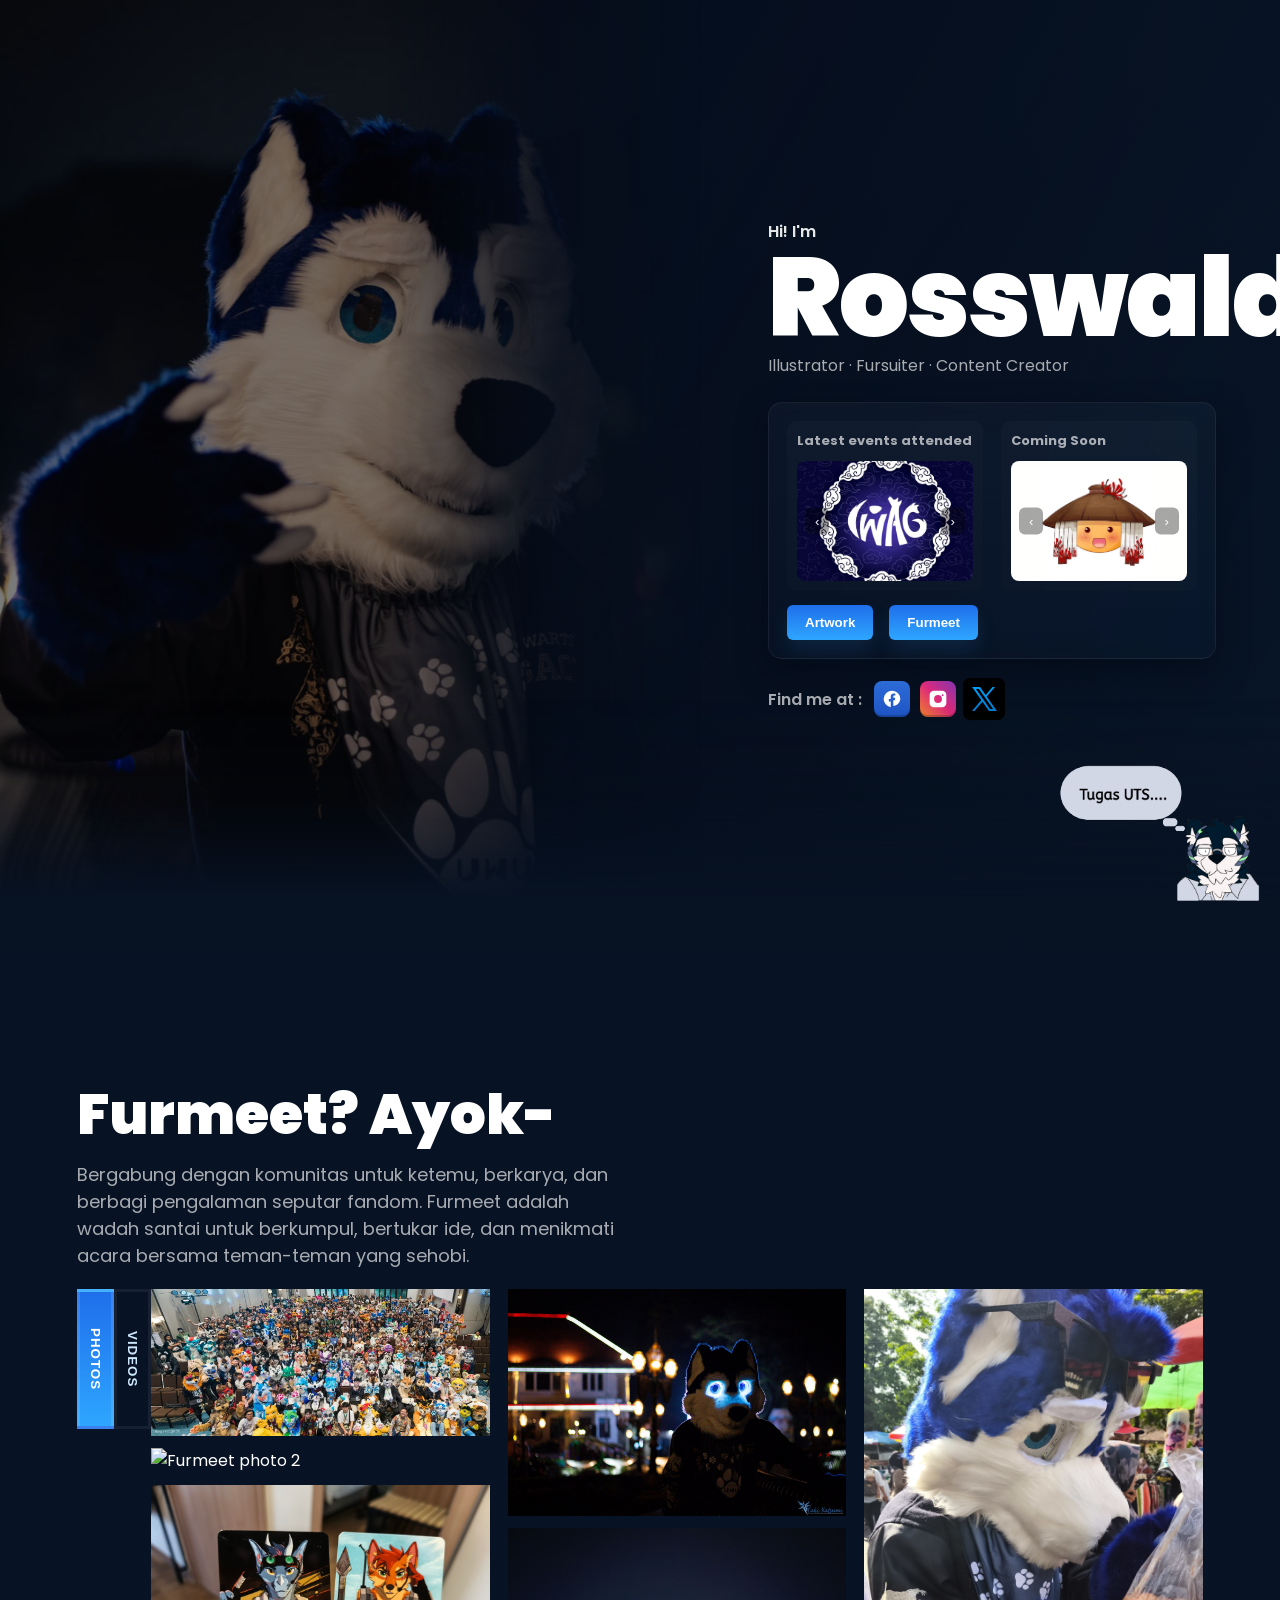
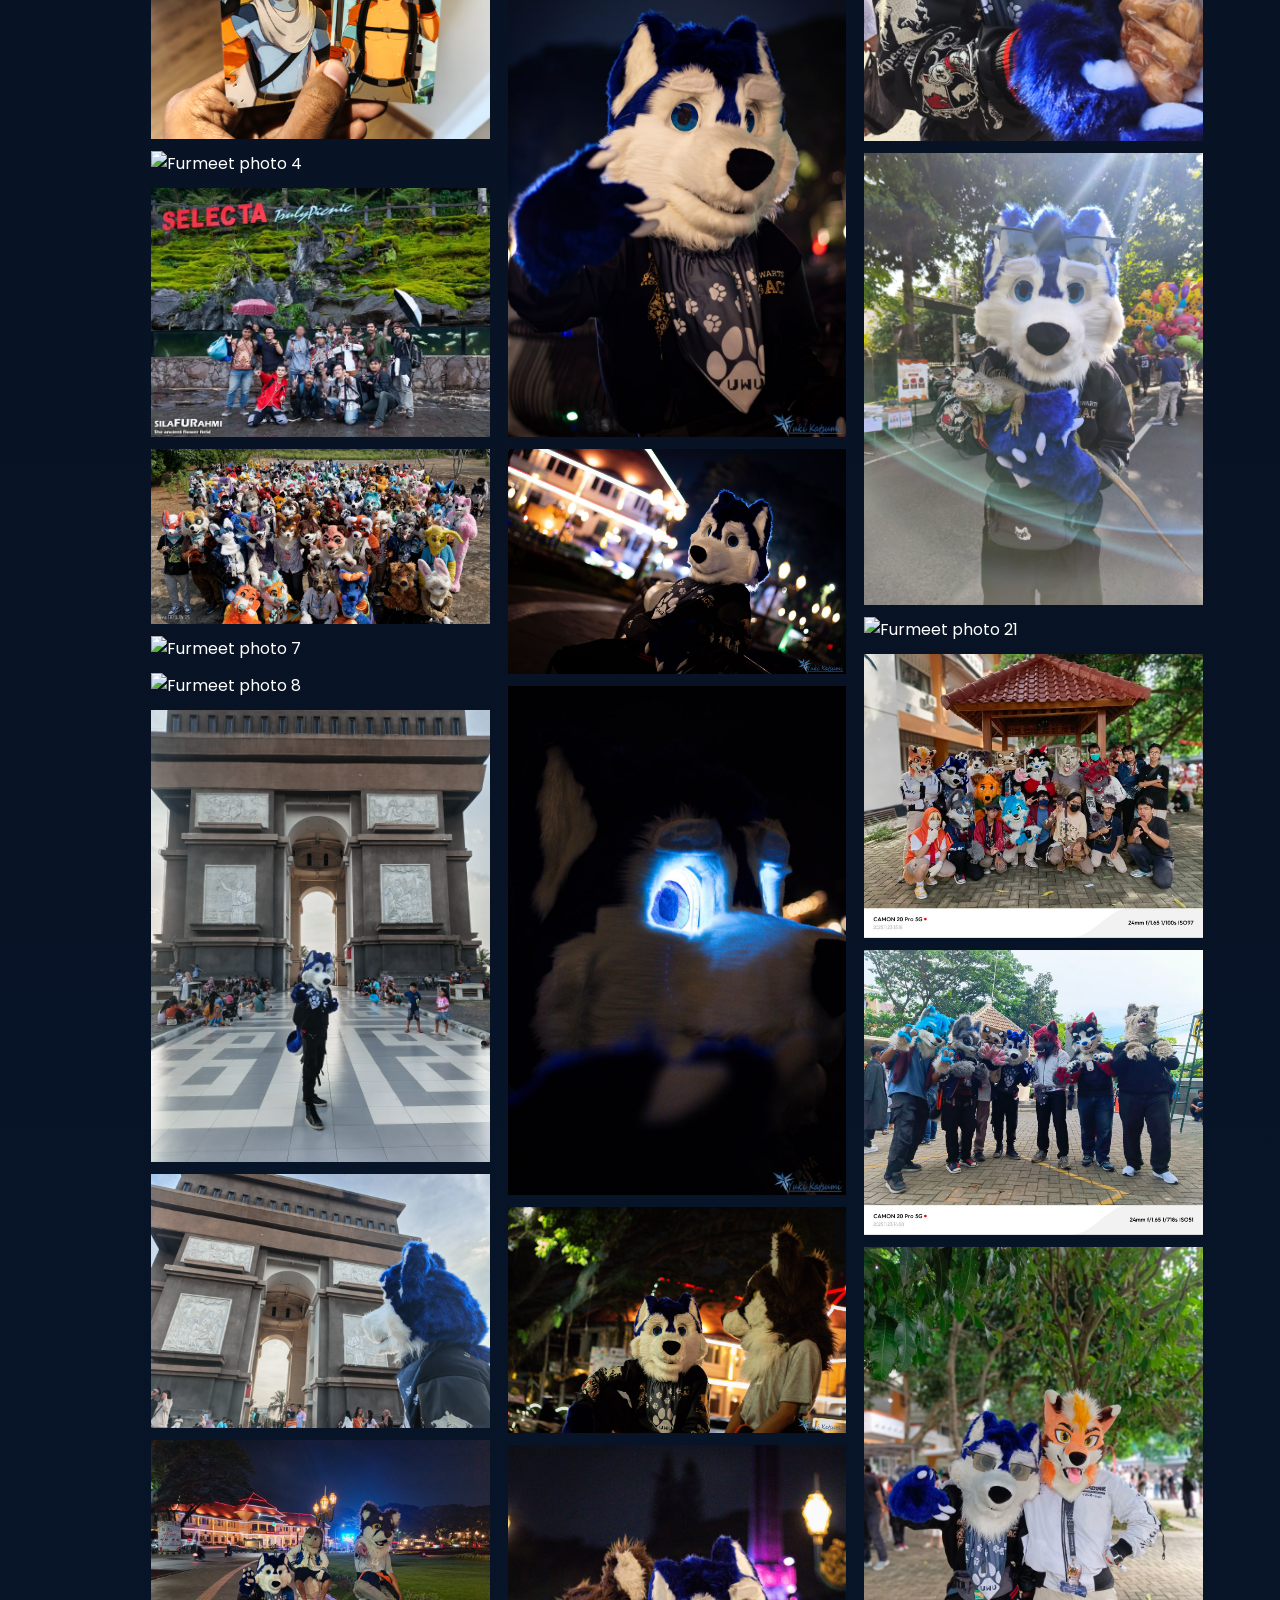
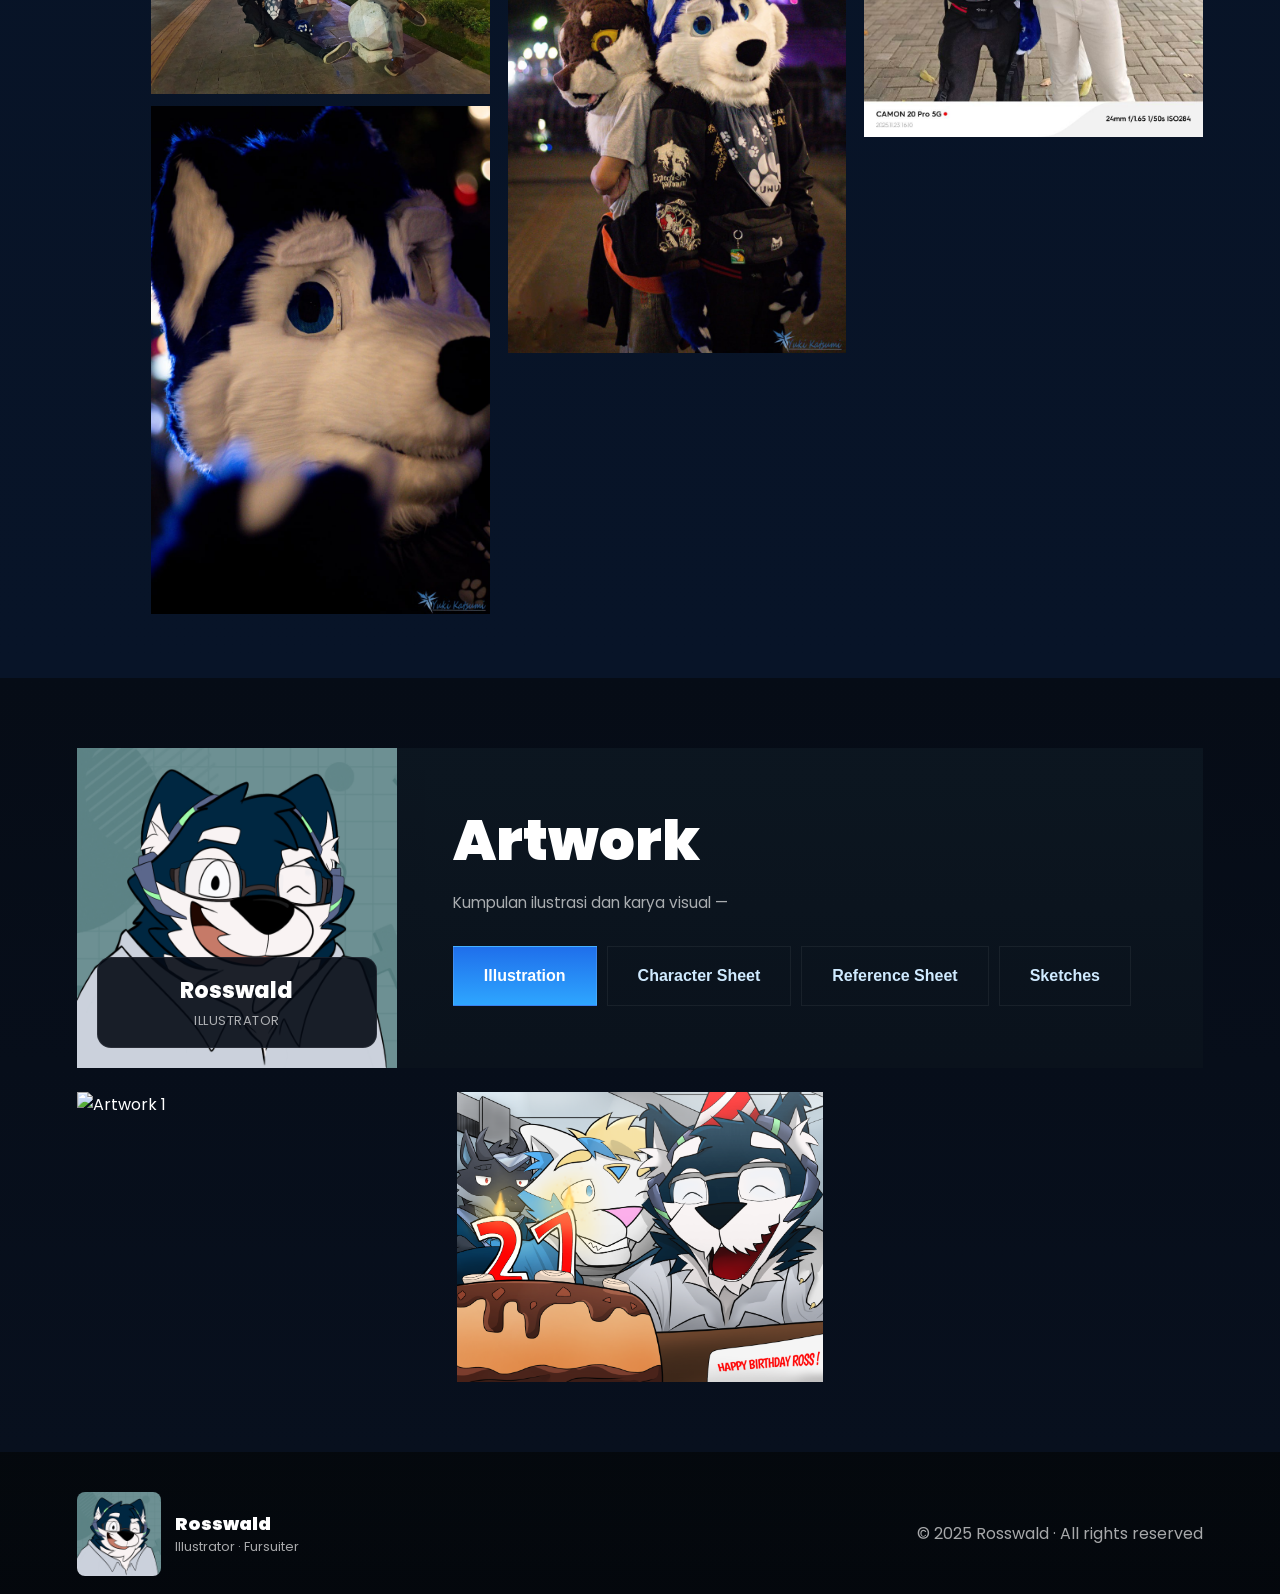
==== commit 8c457036: "Merge branch 'master' of https://github.com/Rosswald74/personal-page" ====
--- a/index.html
+++ b/index.html
@@ -275,6 +275,21 @@
                     alt="Furmeet photo 21"
                     loading="lazy"
                   />
+                  <img
+                    src="image/foto22.jpg"
+                    alt="Furmeet photo 22"
+                    loading="lazy"
+                  />
+                  <img
+                    src="image/foto23.jpg"
+                    alt="Furmeet photo 23"
+                    loading="lazy"
+                  />
+                  <img
+                    src="image/foto24.jpg"
+                    alt="Furmeet photo 24"
+                    loading="lazy"
+                  />
                 </div>
               </div>
 
@@ -283,15 +298,13 @@
                   <div
                     class="video-thumb"
                     tabindex="0"
-                    data-src="video/iwagvidio.mp4"
                     aria-label="Video: iwagvidio"
                   >
-                    <video
-                      muted
-                      preload="metadata"
-                      playsinline
-                      src="video/iwagvidio.mp4"
-                    ></video>
+                    <video 
+                      muted
+                      preload="metadata"
+                      playsinlinesrc="video/iwagvidio.mp4"
+                      ></video>
                   </div>
                   <div
                     class="video-thumb"
@@ -408,6 +421,32 @@
                       preload="metadata"
                       playsinline
                       src="video/vidiocomipara.mp4"
+                    ></video>
+                  </div>
+                  <div
+                    class="video-thumb"
+                    tabindex="0"
+                    data-src="video/vidio10.mp4"
+                    aria-label="Vidio 10"
+                  >
+                    <video
+                      muted
+                      preload="metadata"
+                      playsinline
+                      src="video/vidio10.mp4"
+                    ></video>
+                  </div>
+                  <div
+                    class="video-thumb"
+                    tabindex="0"
+                    data-src="video/vidio11.mp4"
+                    aria-label="Vidio 11"
+                  >
+                    <video
+                      muted
+                      preload="metadata"
+                      playsinline
+                      src="video/vidio 11.mp4"
                     ></video>
                   </div>
                 </div>
